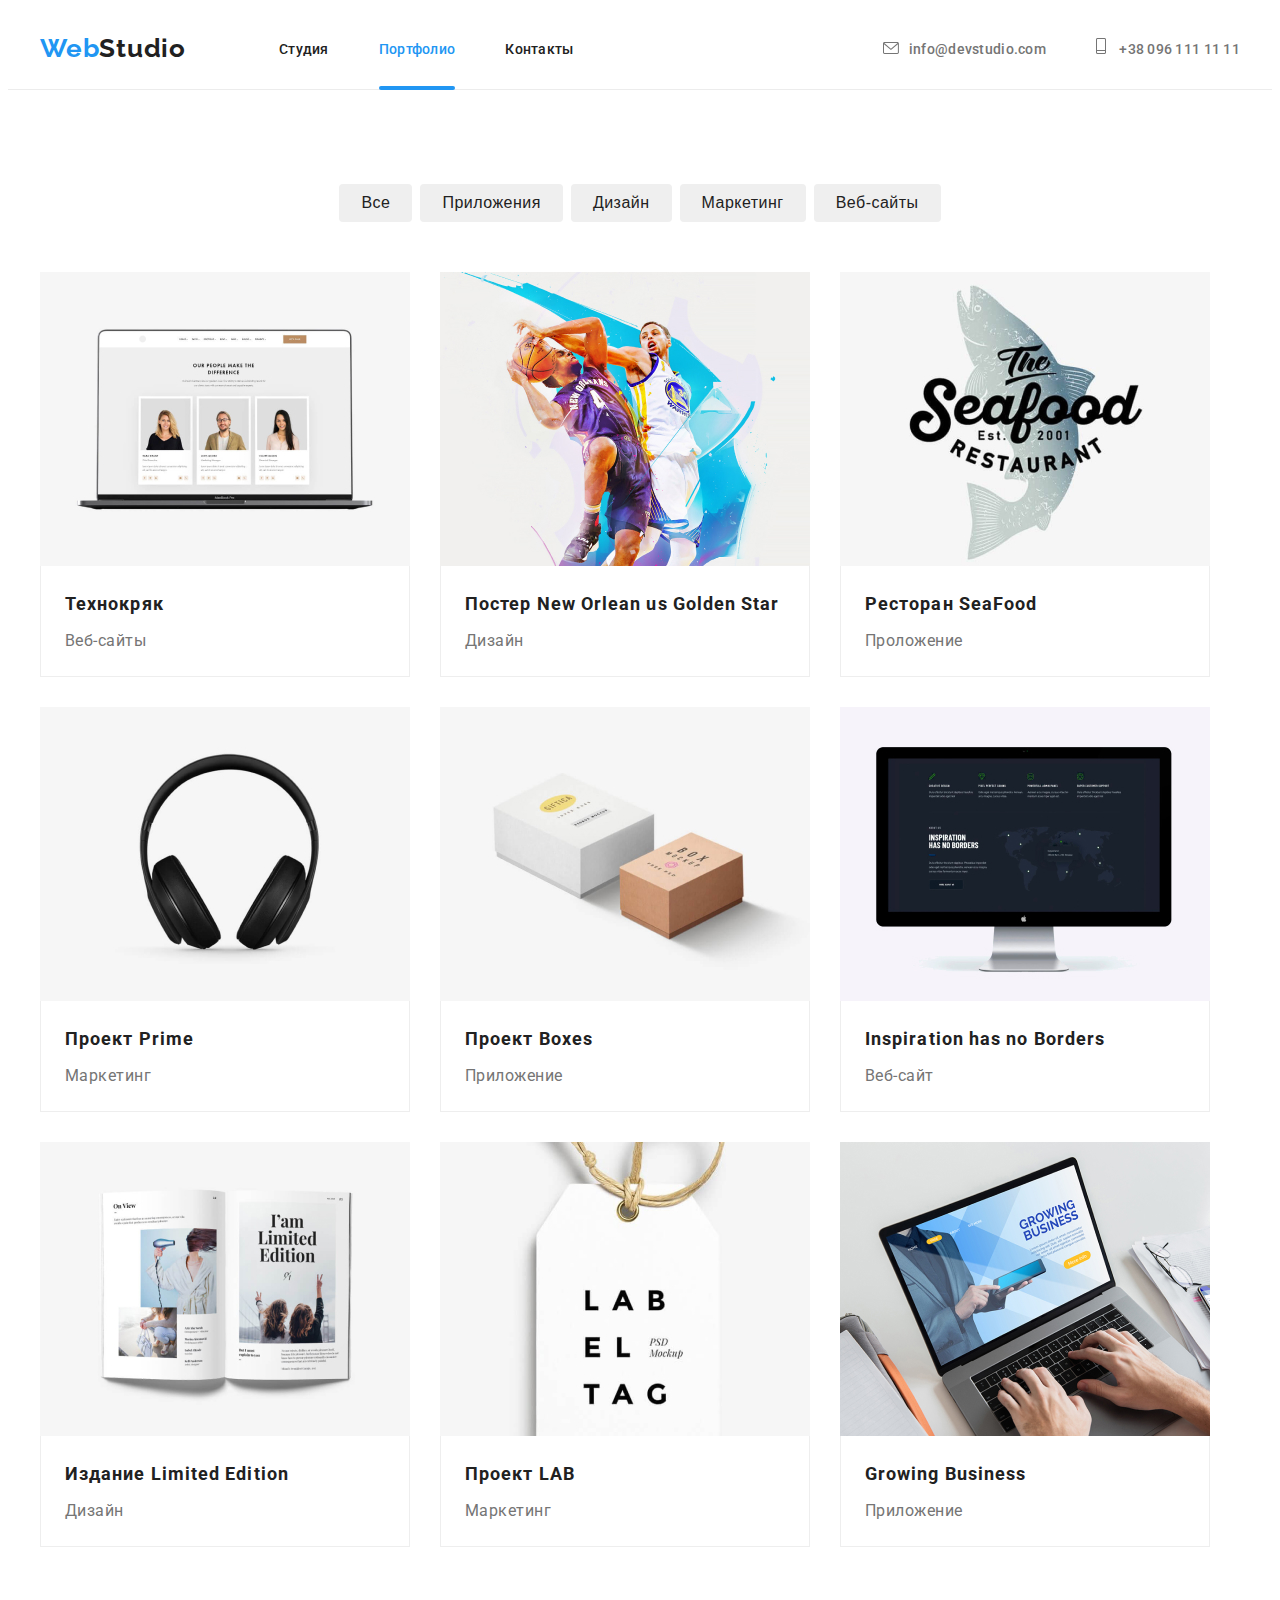
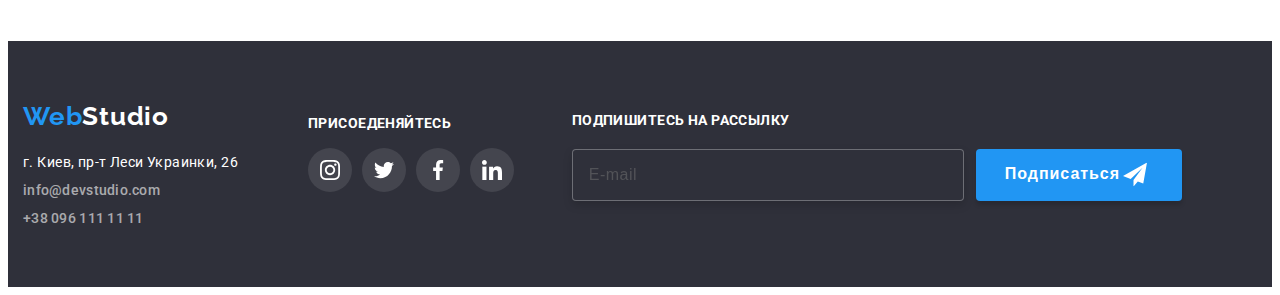
==== portfolio.html @ e472c183 "Add files via upload" ====
<!DOCTYPE html>
<html lang="ru">
<head>
    <meta charset="UTF-8">
    <meta http-equiv="X-UA-Compatible" content="IE=edge">
    <meta name="viewport" content="width=device-width, initial-scale=1.0">
    <title>WebStudio</title>
    <link rel="preconnect" href="https://fonts.gstatic.com">
    <link href="https://fonts.googleapis.com/css2?family=Raleway:wght@700&family=Roboto:wght@400;500;700;900&display=swap"
        rel="stylesheet">
    <link rel="stylesheet" href="https://cdnjs.cloudflare.com/ajax/libs/modern-normalize/1.0.0/modern-normalize.min.css" integrity="sha512-ISS7cAi1PEhQ8jnbJpJZMd29NlhNj4AWYyLOSp2CE/CsHxTCu+r+t0D2yoJudVrd0/8fTVPUVDzY5Tvli75u/g==" crossorigin="anonymous"/>
    <link rel="stylesheet" href="./css/styles.css">
</head>

<body>
    <header class="header-prtf">
        <div class="container">
            <a class="reset-link logo-up" lang="en" href="index.html">Web<span class="logo-header">Studio</span></a>
            <nav class="navigation">
                <ul class="reset-list navigation-list">
                    <li class="navigation-list-item"><a class="reset-link navigation-link" href="./index.html">Студия</a></li>
                    <li class="navigation-list-item"><a class="reset-link navigation-link curent-page" href="./portfolio.html">Портфолио</a>
                    </li>
                    <li class="navigation-list-item"><a class="reset-link navigation-link" href="Контакты">Контакты</a></li>
                </ul>
            </nav>
            <ul class="reset-list upper-contact-items">
                <li><a class="reset-link upper-contact-links mail-us" href="mailto:info@devstudio.com">
                    <svg class="header-contact-icons-envelope">
                        <use href="./images/sprite.svg#icon-envelope"></use>
                    </svg>info@devstudio.com</a></li>
                <li><a class="reset-link upper-contact-links tell-us" href="tel:380961111111">
                    <svg class="header-contact-icons-phone">
                        <use href="./images/sprite.svg#icon-phon_gray"></use>
                    </svg> +38 096 111 11 11</a></li>
            </ul>
        </div>
    </header>

    <main>
        <!-- Фильтр продуктов -->
        <section class="product">
            <div class="container">
                <h1 class="filter-button visually-hidden">Filters list</h1>
                    <ul class="reset-list filter-list">
                        <li class="filter-list-item"> <button class="prtf-button" type="button">Все</button></li>
                        <li class="filter-list-item"> <button class="prtf-button" type="button">Приложения</button></li>
                        <li class="filter-list-item"> <button class="prtf-button" type="button">Дизайн</button></li>  
                        <li class="filter-list-item"> <button class="prtf-button" type="button">Маркетинг</button></li>
                        <li class="filter-list-item"> <button class="prtf-button" type="button">Веб-сайты</button></li>
                    </ul>
                <div class="products">
                    <h2 class="visually-hidden">Our products</h2>
                    <ul class="reset-list products-list">
                        <li class="product-list-item">
                            <a class="reset-link product-list-link" href="">
                                <div class="overlay-base">
                                    <img class="product-image" src="./images/images_portfolio/notebook.jpg" alt="открытый ноутбук" width="370" height="294">
                                    <p class="overlay">Технокряк это современная площадка распространения коронавируса. Компании используют эту платформу для цифрового шпионажа и атак на защищённые сервера конкурентов.</p>
                                </div>
                                <div class="product-image-represantation">
                                    <h2 class="product-name">Технокряк</h2>
                                    <p class="product-type">Веб-сайты</p>
                                </div>
                            </a>
                        </li>
                        <li class="product-list-item">
                            <a class="reset-link product-list-link" href="">
                                <div class="overlay-base">
                                    <img class="product-iamge" src="./images/images_portfolio/backetbool.jpg" alt="два мужчины играют в баскетбол" width="370" height="294">
                                    <p class="overlay">Технокряк это современная площадка распространения коронавируса. Компании используют эту платформу для цифрового шпионажа и атак на защищённые сервера конкурентов.</p>
                                </div>
                                <div class="product-image-represantation">
                                    <h2 class="product-name">Постер <span lang="en">New Orlean us Golden Star</span></h2>
                                    <p class="product-type">Дизайн</p>
                                </div>
                            </a>
                        </li>
                        <li class="product-list-item">
                            <a class="reset-link product-list-link" href="">
                                <div class="overlay-base">
                                    <img class="product-iamge" src="./images/images_portfolio/seafood_logo.jpg" alt="название ресторана SeaFood на фоне серой рыбы" width="370" height="294">
                                    <p class="overlay">Технокряк это современная площадка распространения коронавируса. Компании используют эту платформу для цифрового шпионажа и атак на защищённые сервера конкурентов.</p>
                                </div>
                                <div class="product-image-represantation">
                                    <h2 class="product-name">Ресторан <span lang="en">SeaFood</span></h2>
                                    <p class="product-type">Проложение</p>
                                </div>
                            </a>
                        </li>
                        <li class="product-list-item">
                            <a class="reset-link product-list-link" href="">
                                <div class="overlay-base">
                                    <img class="product-iamge" src="./images/images_portfolio/headphones.jpg" alt="черные наушники" width="370" height="294">
                                    <p class="overlay">Технокряк это современная площадка распространения коронавируса. Компании используют эту платформу для цифрового шпионажа и атак на защищённые сервера конкурентов.</p>
                                </div>
                                <div class="product-image-represantation">
                                    <h2 class="product-name">Проект <span lang="en">Prime</span></h2>
                                    <p class="product-type">Маркетинг</p>
                                </div>
                            </a>   
                        </li>
                        <li class="product-list-item">
                            <a class="reset-link product-list-link" href="">
                                <div class="overlay-base">
                                    <img class="product-iamge" src="./images/images_portfolio/boxes.jpg" alt="белая и коричневая коробки" width="370" height="294">
                                    <p class="overlay">Технокряк это современная площадка распространения коронавируса. Компании используют эту платформу для цифрового шпионажа и атак на защищённые сервера конкурентов.</p>
                                </div>
                                <div class="product-image-represantation">
                                    <h2 class="product-name">Проект <span lang="en">Boxes</span></h2>
                                    <p class="product-type">Приложение</p>
                                </div>
                            </a>
                        </li>
                        <li class="product-list-item">
                            <a class="reset-link product-list-link" href="">
                                <div class="overlay-base">
                                    <img class="product-iamge" src="./images/images_portfolio/black_screen.jpg" alt="черный екран ноутбука" width="370" height="294">
                                    <p class="overlay">Технокряк это современная площадка распространения коронавируса. Компании используют эту платформу для цифрового шпионажа и атак на защищённые сервера конкурентов.</p>
                                </div>
                                <div class="product-image-represantation">
                                    <h2 class="product-name" lang="en">Inspiration has no Borders</h2>
                                    <p class="product-type">Веб-сайт</p>
                                </div>
                            </a>
                        </li>
                        <li class="product-list-item">
                            <a class="reset-link product-list-link" href="">
                                <div class="overlay-base">
                                    <img class="product-iamge" src="./images/images_portfolio/booklet.jpg" alt="открытый буклет" width="370" height="294">
                                    <p class="overlay">Технокряк это современная площадка распространения коронавируса. Компании используют эту платформу для цифрового шпионажа и атак на защищённые сервера конкурентов.</p>
                                </div>
                                <div class="product-image-represantation">
                                    <h2 class="product-name">Издание <span lang="en">Limited Edition</span></h2>
                                    <p class="product-type">Дизайн</p>
                                </div>
                            </a>
                        </li>
                        <li class="product-list-item">
                            <a class="reset-link product-list-link" href="">
                                <div class="overlay-base">
                                    <img class="product-iamge" src="./images/images_portfolio/letters.jpg" alt="латинские заглавные буквы на белой бумаге" width="370" height="294">
                                    <p class="overlay">Технокряк это современная площадка распространения коронавируса. Компании используют эту платформу для цифрового шпионажа и атак на защищённые сервера конкурентов.</p>
                                </div>
                                <div class="product-image-represantation">
                                    <h2 class="product-name">Проект <span lang="en">LAB</span></h2>
                                    <p class="product-type">Маркетинг</p>
                                </div>
                            </a>
                        </li>
                        <li class="product-list-item">
                            <a class="reset-link product-list-link" href="">
                                <div class="overlay-base">
                                    <img class="product-iamge" src="./images/images_portfolio/Desktop.jpg" alt="открыт рабочий стол ноутбука" width="370" height="294">
                                    <p class="overlay">Технокряк это современная площадка распространения коронавируса. Компании используют эту платформу для цифрового шпионажа и атак на защищённые сервера конкурентов.</p>
                                </div>
                                <div class="product-image-represantation">
                                    <h2 class="product-name" lang="en">Growing Business</h2>
                                    <p class="product-type">Приложение</p>
                                </div>
                            </a>        
                        </li>
                    </ul>
                </div>
            </div>
        </section>
    </main>

    <footer class="footter">
        <div class="container">
            <div class="ft-logo-contacts">
                <a class="reset-link logo-low" lang="en" href="index.html">Web<span class="logo-footer">Studio</span></a>
                <address class="reset-adress">
                    <ul class="reset-list lower-contact-items">
                        <li class="bottom-addres-item"><a class="reset-link map-link"
                                href="https://goo.gl/maps/1Cf52pTZjELxp6kr8" target="_blank" rel="noopener noreferrer ">г.
                                Киев, пр-т Леси Украинки, 26</a></li>
                        <li class="bottom-addres-item"><a class="reset-link lower-contact-links"
                                href="mailto:info@devstudio.com">info@devstudio.com</a></li>
                        <li class="bottom-addres-item"><a class="reset-link lower-contact-links" href="tel:380961111111">+38
                                096 111 11 11</a></li>
                    </ul>
                </address>
            </div>
            <div class="social-container-ft">
                <h2 class="ft-title-social-links">Присоеденяйтесь</h2>
                <ul class="social-list-ft">
                    <li class="reset-list social-list-item-ft">
                        <a href="" class="reset-link social-link-ft">
                            <svg class="social-icons-ft">
                                <use href="./images/sprite.svg#icon-insta">
                                </use>
                            </svg>
                        </a>
                    </li>
                    <li class="reset-list social-list-item-ft">
                        <a href="" class="reset-link social-link-ft">
                            <svg class="social-icons-ft">
                                <use href="./images/sprite.svg#icon-twit">
                                </use>
                            </svg>
                        </a>
                    </li>
                    <li class="reset-list social-list-item-ft">
                        <a href="" class="reset-link social-link-ft">
                            <svg class="social-icons-ft">
                                <use href="./images/sprite.svg#icon-facebook">
                                </use>
                            </svg>
                        </a>
                    </li>
                    <li class="reset-list social-list-item-ft">
                        <a href="" class="reset-link social-link-ft">
                            <svg class="social-icons-ft">
                                <use href="./images/sprite.svg#icon-linkedin">
                                </use>
                            </svg>
                        </a>
                    </li>
                </ul>
            </div>
        </div>
        <div class="ft-form-container">
            <form action="#" class="ft-form">
                <b class="ft-form-title">Подпишитесь на рассылку</b>
                <div class="ft-form-wrapper">
                    <input type="email" name="user-email" class="ft-form-input" placeholder="E-mail" required>
                    <button type="submit" class="ft-form-btn"> <span class="ft-form-discription-btn"> Подписаться </span>
                        <svg class="ft-btn-icon" width="24px" height="24px">
                            <use href="./images/sprite.svg#icon-icon-send"></use>
                        </svg>
                    </button>
                </div>
            </form>
        </div>
    </footer>
    
</body>
</html>
---- css/styles.css ----
:root {
    --main-font: 'Roboto', sans-serif;
    --secondary-font: 'Raleway', sans-serif;
    --maim-color: #757575;
    --secondary-color: #212121;
    --accent-color: #2196F3;
    --section-ptp: 94px;
    --section-pbtm: 94px;
    --background-color: #2F303A;
}
body {
    font-family:var(--main-font) ;
    color: var(--maim-color);
}

h1,
h2,
h3,
h4,
h5,
h6,
p {
    margin: 0;
}

ul,
ol {
    margin: 0;
    padding: 0;
}

img {
    display: block;
}


.reset-link {
    text-decoration: none;
}
.reset-list {
    list-style: none;
}
.reset-adress {
    font-style: normal;
}

.visually-hidden {
    position: absolute !important;
    clip: rect(1px 1px 1px 1px); /* IE6, IE7 */
    clip: rect(1px, 1px, 1px, 1px);
    padding: 0 !important;
    border: 0 !important;
    height: 1px !important;
    width: 1px !important;
    overflow: hidden;
}

.logo-up {
    font-family:var(--secondary-font);
    font-weight: 700;
    font-size: 26px;
    line-height: 1.19;
    letter-spacing: 0.03em;
    color: var(--accent-color);
    margin-right: 93px ;
}

.logo-header {
    font-family:var(--secondary-font);
    font-weight: 700;
    font-size: 26px;
    line-height: 1.19;
    letter-spacing: 0.03em;
    color: var(--secondary-color);
}

.header-contact-icons-phone {
    width: 10px ;
    height: 16px ;
    align-items: center;
    margin-right: 10px;
    fill: var(--maim-color);
    transition: fill 250ms cubic-bezier(0.4, 0, 0.2, 1); 
}


.header-contact-icons-envelope {
    width: 16px ;
    height: 12px ;
    align-items: center;
    margin-right: 10px;
    fill: var(--maim-color);
    transition: fill 250ms cubic-bezier(0.4, 0, 0.2, 1); 
}

.mail-us:hover .header-contact-icons-envelope,
.mail-us:focus .header-contact-icons-envelope,
.tell-us:hover .header-contact-icons-phone,
.tell-us:focus .header-contact-icons-phone {
    fill: var(--accent-color);
}

.navigation {
    display: flex;
    align-items: center;
}

.navigation-link {
    font-weight: 500;
    font-size: 14px;
    line-height: 1.14;
    letter-spacing: 0.02em;
    color: var(--secondary-color);
    transition: color 250ms cubic-bezier(0.4, 0, 0.2, 1);
}


.navigation-list-item:not(:last-child) {
    margin-right: 50px;
}

.upper-contact-items {
    margin-left: auto;
}

.mail-us {
    margin-right: 50px;
    transition: color 250ms cubic-bezier(0.4, 0, 0.2, 1); 
}

.tell-us {
    transition: color 250ms cubic-bezier(0.4, 0, 0.2, 1); 
}

.navigation-list-item {
    position: relative;
}

.navigation-list {
    display: flex;
    align-items: center;
}
.curent-page::after {
    display: block;
    content: "";
    position: absolute;
    width: 100%;
    height: 4px;
    left: 0;
    top: 250%;
    /*bottom: -31px;*/
    border-radius: 2px;
    background-color: var(--accent-color);
}

.navigation-link:hover,
.navigation-link:focus,
.curent-page {
    color: var(--accent-color);
}

.upper-contact-links {
    font-weight: 500;
    font-size: 14px;
    line-height: 1.14;
    letter-spacing: 0.02em;
    color: var(--maim-color); 
}

.header-main {
    display: flex;
    padding-top: 25px;
    padding-bottom: 25px;   
    align-items: center;
}

.header-prtf {
    display: flex;
    padding-top: 25px;
    padding-bottom: 25px;
    align-items: center;
    border-bottom: 1px solid #ECECEC;
}


.upper-contact-items {
    display: flex;
    align-items: center;
}  

  
.container {
    display: flex;
    width: 1200px;
    margin: 0 auto;
    padding-left: 15px;
    padding-right: 15px;
    
}

/*---------- HERO -----------*/
.hero .container {
    display: block;
}

.hero {
    background-color:var(--background-color);
    padding-top: 200px;
    padding-bottom:200px;
    background-color: #2f303a66;;
    background-image: linear-gradient(
        rgba(47, 48, 58, 0.4),
        rgba(47, 48, 58, 0.4)
        ),
    url("../images/Hero_img/BG_resize.jpg");
    background-repeat: no-repeat;
    background-size: cover;
}


.hero-title {
    margin-bottom: 30px;
    margin-right: 350px;
    margin-left: 240px;
    width: 700px;
    text-align: center;
   
   }

/*---------- HERO -----------*/
.modal-button:focus {
   outline: var(--accent-color);
}   

.modal-button {
    min-width: 200px;
    padding: 10px 32px;
    text-align: center;
    margin: 0 auto;
    display: block;
    border-radius: 4px;
    border: none;
    background-color: var(--accent-color);
    box-shadow: 0px 4px 4px rgba(0, 0, 0, 0.15);

    font-weight: 700;
    font-size: 16px;
    line-height: 1.87;
    text-transform:none;
    letter-spacing: 0.06em;
    color: #FFFFFF;
    cursor: pointer;
}

.lower-contact-links {
    font-weight: 500;
    font-size: 14px;
    line-height: 1.14;
    letter-spacing: 0.02em;
    color: #ffffff99;
}

.mail-us:hover,
.mail-us:focus {
    color: var(--accent-color);
    border-color: var(--accent-color);
}

.tell-us:hover,
.tell-us:focus {
    color: var(--accent-color);
    border-color: var(--accent-color);
}

.map-link {
    font-size: 14px;
    line-height: 1.71px;
    letter-spacing: 0.03em;
    color: #FFFFFF;
}

.hero-title {
    font-weight: 900;
    font-size: 44px;
    line-height: 1.36;
    /* text-align: center; */
    letter-spacing: 0.06em;
    text-transform: uppercase;
    color: #FFFFFF;
}

.worth {
    padding-top: 94px;
    padding-bottom: 47px;
}

.worth-list {
    display: flex;
    flex-wrap: wrap;
    margin-left: -30px;
    margin-top: -30px;
}

.worth-element {
    margin-left: 30px;
    margin-top: 30px;
    flex-basis: calc(100% / 4 - 30px);
}

.worth-description-representation {
    padding-top: 30px;
    padding-bottom: 30px;
    text-align: start;
}

.worth-items {
    margin-bottom: 10px ;
    font-weight: 700;
    font-size: 14px;
    line-height: 1.14;
    letter-spacing: 0.03em;
    text-transform: uppercase;
    color:var(--secondary-color);
    text-align: start;
}

.worth-description {
    font-size: 14px;
    line-height: 1.71;
    letter-spacing: 0.03em;
    text-align: start;
}



.icons-container {
    display: flex;
    width: 270px ;
    height: 120px;
    border-radius: 4px;
    background-color: #F5F4FA;
    justify-content: center;
    align-items: center;
}

.worth-icons {
    width: 70px ;
    height: 70px; 
}

.wdwd {
    padding-top: 47px;
    padding-bottom: 94px;
}

.wdwd .container {
    display: block;
}   

.wdwd-title {
    margin-bottom: 50px;
    text-align: center;
    font-weight:700;
    font-size: 36px;
    line-height: 1.16;
    letter-spacing: 0.03em;
    color: var(--secondary-color);
}

.wdwd-item-container {
    position: relative;
}

.wdwd-list {
    display: flex;
    flex-wrap: wrap;
    margin-left: -30px;
    margin-top: -30px;
}

.wdwd-item {
    margin-left: 30px;
    margin-top: 30px;
    flex-basis: calc(100% / 3 - 30px);
}

.wdwd-text {
    position: absolute;
    bottom: 0;
    left: 50%;
    transform: translate(-50%, 0%);
    margin-left: 15px;
    width: 370px;
    height: 70px;
    font-weight: 700;
    font-size: 14px;
    line-height: 1.14;
    letter-spacing: 0.03em;
    text-transform: uppercase;
    display: flex;
    align-items: center;
    justify-content: center;
    color: #FFFFFF;
    background: rgba(47, 48, 58, 0.8);
}

.team .container {
    display: block;
}

.team {
    background-color: #F5F4FA ;
    padding-top: 94px;
    padding-bottom: var(--section-pbtm);
}

.team-title {
    font-weight: 700;
    font-size: 36px;
    line-height: 1.16;
    text-align: center;
    letter-spacing: 0.03em;
    color: var(--secondary-color);
    margin-bottom: 50px;
}

.team-list {
    display: flex;
    flex-wrap: wrap;
    margin-left: -30px;
    margin-top: -30px;
}

.team-list-item {
    margin-left: 30px;
    margin-top: 30px;
    flex-basis: calc(100% / 4 - 30px);
} 

.team-list-item-representation {
    padding-top: 30px;
    padding-bottom: 30px;
    padding-left: 32px;
    padding-right: 32px;
    background-color: #FFFFFF;
    box-shadow: 0px 1px 3px rgba(0, 0, 0, 0.12), 0px 1px 1px rgba(0, 0, 0, 0.14), 0px 2px 1px rgba(0, 0, 0, 0.2);
    border-radius: 0px 0px 4px 4px;
}

.unit-name {
    margin-bottom: 10px ;
    font-weight: 500;
    font-size: 16px;
    line-height: 1.18;
    text-align: center;
    letter-spacing: 0.03em;
    color: var(--secondary-color);
}

.unit-ps {
    font-size: 16px;
    line-height: 1.18;
    text-align: center;
    letter-spacing: 0.03em;
}

.social-list {
    display: flex;
    justify-content: space-between;
    margin-top: 16px;
}


.social-link {
    display: flex;
    justify-content: center;
    align-items: center;
    border-radius: 50%;
    width: 44px;
    height: 44px;
    transition: background-color 250ms cubic-bezier(0.4, 0, 0.2, 1);
}


.social-link:hover .team-social-icons,
.social-link:focus .team-social-icons  {
   background-color: var(--accent-color);
   fill: rgb(255, 255, 255);
}

.social-link:hover,
.social-link:focus  {
   background-color: var(--accent-color);
}


.team-social-icons {
    width: 20px;
    height: 20px;
    fill: #afb1b8;
    align-items: center;
    transition: fill 250ms cubic-bezier(0.4, 0, 0.2, 1); 
}

.product-name {
    margin-bottom: 4px;
    font-weight: 700;
    font-size: 18px;
    line-height: 2;
    letter-spacing: 0.06em;
    color:var(--secondary-color);
}

.product-type {
    font-size: 16px;
    line-height: 1.87;
    letter-spacing: 0.03em;
}


.clients {
    padding-top: var(--section-ptp);
    padding-bottom: var(--section-pbtm);
}

.clients .container {
  display: block;
}
.container-icon {
    display: flex;
    width: 170px;
    height: 90px;
}

.clients-title {
    text-align: center;
    font-weight: 700;
    font-size: 36px;
    line-height: 1.16;
    letter-spacing: 0.03em;
    color: var(--secondary-color);
    margin-bottom: 50px;
}

.clients-list {
    display: flex;
    flex-wrap: wrap ;
    margin-left: -30px;
    margin-top: -30px;
}

.clients-item {
    display: flex;
    margin-left: 30px;
    margin-top: 30px;
    flex-basis: calc(100% / 6 - 30px);
    border-radius: 4px;
    border: 1px solid #afb1b8;
    width: 170px;
    height: 90px;
    align-items: center;
    transition: border-color 250ms cubic-bezier(0.4, 0, 0.2, 1);
}

.clients-link {
    display: flex;
    justify-content: center;
    align-items: center;
    width: 170px;
    height: 90px;
}
    
.clients-icon {
   display: flex;
   fill: #afb1b8;
   justify-content: center;
   align-items: center;
   transition: fill 250ms cubic-bezier(0.4, 0, 0.2, 1);
}

.clients-link:hover .clients-icon,
.clients-link:focus .clients-icon {
   fill: var(--accent-color);
}

.clients-item:hover,
.clients-item:focus {
    border-color: var(--accent-color);
}
    

.footter .container {
    display: flex; 
}

.ft-logo-contacts {
    margin-right: 70px;
}
.social-list-item-ft:not(:last-child) {
    margin-right: 10px;
}

.ft-title-social-links {
    font-size: 14px;
    font-weight: bold;
    line-height: 1.14;
    letter-spacing: 0.03em;
    text-transform: uppercase;
    color: #FFFFFF;
}

.footter {
    background-color: var(--background-color);
    display: flex;
    padding-top: 60px;
    padding-bottom: 60px;
}

.logo-low {
    font-family:var(--secondary-font);
    font-weight: 700;
    font-size: 26px;
    line-height: 1.19;
    letter-spacing: 0.03em;
    color: var(--accent-color);
    display: block;
    align-content: start;
    margin-bottom: 20px;
}

.logo-footer {
    font-family:var(--secondary-font);
    font-weight: 700;
    font-size: 26px;
    line-height: 1.19;
    letter-spacing: 0.03em;
    color: #FFFFFF;
}

/*.logotype {
    margin-bottom: 20px;
}*/

.bottom-addres-item:not(:last-child) {
    margin-bottom: 9px;
}

.social-container-ft {
    display: inline-block;
    margin-top: 15px;
}

.social-list-ft {
    display: flex;
    justify-content: space-between;
    margin-top: 16px;

}
 .social-link-ft {
    display: flex;
    justify-content: center;
    align-items: center;
    border-radius: 50%;
    width: 44px;
    height: 44px;
    background-color: #ffffff1a;
    transition: background-color 250ms cubic-bezier(0.4, 0, 0.2, 1);
}

.social-link-ft:hover .team-social-icons,
.social-link-ft:focus .team-social-icons  {
   background-color: var(--accent-color);
   fill: rgb(255, 255, 255);
}

.social-link-ft:hover,
.social-link-ft:focus  {
   background-color: var(--accent-color);
}


.social-icons-ft {
    width: 20px;
    height: 20px;
    fill: #FFFFFF;
    align-items: center;
}

.ft-form-title {
    display: block;
    font-size: 14px;
    line-height: 1.14;
    letter-spacing: 0.03em;
    text-transform: uppercase;
    color: #FFFFFF;
    margin-bottom: 20px;
}

.ft-form-container {
    display: flex;
    margin-top: 12px;
    margin-right: 90px;
}

.ft-form-wrapper {
    display: flex;
}

.ft-form-input {

    width: 358px;
    margin-right: 12px;
    padding: 15px 16px;
    background-color: #2F303A;
    border: 1px solid rgba(255, 255, 255, 0.3);
    filter: drop-shadow(0px 4px 4px rgba(0, 0, 0, 0.15));
    border-radius: 4px;
    font-size: 16px;
    line-height: 1.25;
    color: rgb(255, 255, 255);
    font-weight: 400;
    align-items: center;
    letter-spacing: 0.03em;
    cursor: pointer;
}

.ft-form-input::placeholder {
    color: rgba(117, 117, 117, 0.5);
    font-size: 16px;
    line-height: 1.25;
    letter-spacing: 0.03em;
}

.ft-form-btn {
    position: relative;
    min-width: 200px;
    padding-top: 10px;
    padding-bottom: 10px;
    padding-left: 29px;
    padding-right: 62px;
    text-align: center;
    margin: 0 auto;
    display: flex;
    border-radius: 4px;
    border: none;
    background-color: var(--accent-color);
    box-shadow: 0px 4px 4px rgba(0, 0, 0, 0.15);

    font-weight: 700;
    font-size: 16px;
    line-height: 1.87;
    text-transform:none;
    letter-spacing: 0.06em;
    color: #FFFFFF;
    cursor: pointer;
}

.ft-form-discription-btn {
    display: block;
}

.ft-btn-icon {
    position: absolute;
    left: 147px ;
    transform: translateY(15%);
    display: block;
    width: 24px ;
    height: 24px ;
    fill: white;
    transition: fill 250ms cubic-bezier(0.4, 0, 0.2, 1);
}



.product .container {
   display: flex;
   display: block;
}

.filter-list {
    justify-content: center;
    margin-bottom: 50px;
    display: flex;
}

.filter-list-item:not(:last-child) {
   margin-right: 8px;
}

.prtf-button:focus {
 outline: var(--accent-color);
}

.prtf-button {
    font-weight: 500;
    font-size: 16px;
    line-height: 1.62;
    text-align: center;
    letter-spacing: 0.03em;
    color: var(--secondary-color);
    border-color: #F5F4FA;
    border-radius: 4px;
    padding: 6px 22px;
    min-width: 73px;
    border: none;
    transition: 
    color 250ms cubic-bezier(0.4, 0, 0.2, 1),
    background-color 250ms cubic-bezier(0.4, 0, 0.2, 1),
    box-shadow 250ms cubic-bezier(0.4, 0, 0.2, 1);
}  

.prtf-button:hover,
.prtf-button:focus {
    cursor: pointer;
    color: #FFFFFF;
    background-color: var(--accent-color);
    border-color: var(--accent-color);
    box-shadow: 0px 3px 1px rgba(0, 0, 0, 0.1),
    0px 1px 2px rgba(0, 0, 0, 0.08),
    0px 2px 2px rgba(0, 0, 0, 0.12);
}   


.product{
    padding-top: 94px;
    padding-bottom: 94px;
}
.products {
    display: flex;
}

.products-list {
    display: flex;
    flex-wrap: wrap;
    margin-left: -30px;
    margin-top: -30px; 
}

.product-list-item {
    margin-left: 30px;
    margin-top: 30px;
    flex-basis: calc(100% / 9 - 30px);
    transition: box-shadow 250ms cubic-bezier(0.4, 0, 0.2, 1);
}


.product-image-represantation {
    padding: 20px 24px;
    background: #FFFFFF;
    border: 1px solid #EEEEEE; 
    border-top: none;
}

.overlay-base {
    position: relative;
    overflow: hidden;
    
}

.overlay {
    font-size: 18px;
    line-height: 1.56;
    color: #FFFFFF;
    letter-spacing: 0.03em;
    position: absolute;
    top: 0;
    left: 0;
    height: 100%;
    background-color: rgba(33, 150, 243, 0.9);
    /*overflow: scroll;*/
    transform: translateY(100%);
    padding: 63px 24px;
    transition: transform 250ms cubic-bezier(0.4, 0, 0.2, 1);
}

.overlay-base:focus .overlay,
.overlay-base:hover .overlay {
    transform: translateY(0%);
}


.product-type {
    color: var(--maim-color);
}

.product-list-item:hover,        
.product-list-item:focus {
    box-shadow: 0px 1px 1px rgba(0, 0, 0, 0.12),
    0px 4px 4px rgba(0, 0, 0, 0.06),
    1px 4px 6px rgba(0, 0, 0, 0.16);
}
/*link  shadow focus?*/

.backdrop {
    position: fixed;
    top: 0;
    left: 0;
    height: 100vh;
    width: 100vw;
    background-color: rgba(0, 0, 0, 0.2);
    opacity: 1;
    transition: opacity 250ms cubic-bezier(0.4, 0, 0.2, 1);
}
  
.backdrop.is-hidden {
    opacity: 0;
    pointer-events: none;
}
  
.backdrop.is-hidden .modal {
    transform: translate(-50%, -50%);
}
  
.modal {
    position: absolute;
    top: 50%;
    left: 50%;
    transform: translate(-50%, -50%);
    width: 528px;
    height: 581px;
    padding: 40px;
    border-radius: 4px;
  
    background-color: #ffffff;
    box-shadow: 0px 1px 3px rgba(0, 0, 0, 0.12),
    0px 1px 1px rgba(0, 0, 0, 0.14),
    0px 2px 1px rgba(0, 0, 0, 0.2);
    transition: transform 250ms cubic-bezier(0.4, 0, 0.2, 1);
}

.modal-close-btn {
    position: absolute;
    top: 8px;
    right: 8px;
    width: 30px;
    height: 30px;
    background: #FFFFFF;
    border: 1px solid rgba(0, 0, 0, 0.1);
    border-radius: 50%;
    cursor: pointer;
    transition: fill  250ms cubic-bezier(0.4, 0, 0.2, 1);
}

.modal-close-btn:hover {
    fill: var(--accent-color);
}



/*.backdrop.is-hidden {
    opacity: 0;
    visibility: hidden;
    pointer-events: none;
}*/

.modal-form {
    display: flex;
    flex-direction: column;
}

.modal-form-wrapper {
   position: relative;
   display: block;
   margin-top: 4px;
   margin-bottom: 10px;
   cursor: pointer;
}


.modal-form-input {
    width: 100%;
    height: 40px;
    border-radius: 4px;
    padding-left: 42px;
    cursor: pointer;
    border: 1px solid rgba(33, 33, 33, 0.2);
    box-shadow: 0px 1px 3px rgba(0, 0, 0, 0.12),
    0px 1px 1px rgba(0, 0, 0, 0.14),
    0px 2px 1px rgba(0, 0, 0, 0.2);
    border-radius: 4px;
    transition: border-color  250ms cubic-bezier(0.4, 0, 0.2, 1);
}

.modal-form-input:focus {
    border-color: var(--accent-color);
    outline: none;
    
}

.modal-form-input:focus + .modal-form-icon {
    fill: var(--accent-color);
}


.modal-form-icon {
    position: absolute;
    top: 50%;
    left: 12px;
    transform: translateY(-50%);
    display: block;
    width: 18px ;
    height: 18px ;
    fill: black;
    transition: fill 250ms cubic-bezier(0.4, 0, 0.2, 1);
}

.modal-title {
    display: block;
    font-size: 20px;
    line-height: 23px;
    color: #212121;
    text-align: center;
    letter-spacing: 0.03em;
    margin-bottom: 12px;
}

.modal-line-name {
    font-size: 12px;
    line-height: 1.16;
    letter-spacing: 0.01em;
}

.modal-form-message {
    width: 100%;
    height: 120px;
    resize: none;
    border: 1px solid rgba(33, 33, 33, 0.2);
    box-shadow: 0px 1px 3px rgba(0, 0, 0, 0.12),
    0px 1px 1px rgba(0, 0, 0, 0.14),
    0px 2px 1px rgba(0, 0, 0, 0.2);
    border-radius: 4px;
    transition: border-color  250ms cubic-bezier(0.4, 0, 0.2, 1);
    padding: 12px 16px;
}

.modal-form-message::placeholder {
    color: rgba(117, 117, 117, 0.5);
    font-size: 12px;
    line-height: 1.16;
    letter-spacing: 0.01em;
}



.modal-form-message:focus{
    border-color: var(--accent-color);
    outline: none;
}

.modal-form-check-description {
    display: flex;
    align-items: center;
    margin: 0 auto;
    font-size: 14px;
    line-height: 1.71;
    letter-spacing: 0.03em;
    margin-top: 10px;
    margin-bottom: 30px;

}

.modal-form-check-description::before {
    display: block;
    content: "" ;
    width: 16px;
    height: 16px;
    outline: 2px solid #212121;
    cursor: pointer;
    margin-right: 8px;
    border-radius: 2px;
}

.modal-form-term:checked + .modal-form-check-description::before {
    
    background-image: url("../images/modal_form_img/Rectangle 11@2x.svg");
    background-position: center;
    background-color: var(--accent-color);
    outline: none;
}

.modal-form-term:focus + .modal-form-check-description::before {
    box-shadow: 0 0 0 2px blue;

}

.agreement {
    display: block;
    position: relative;
    color: var(--accent-color);
}

.agreement::after {
    position: absolute;
    content: "";
    background-color: var(--accent-color);
    width: 127px;
    height: 1px;
    top: 80%;
    left: 0%;

}

.modal-form-btn {
    min-width: 200px;
    padding: 10px 32px;
    text-align: center;
    margin: 0 auto;
    display: block;
    border-radius: 4px;
    border: none;
    background-color: var(--accent-color);
    box-shadow: 0px 4px 4px rgba(0, 0, 0, 0.15);

    font-weight: 700;
    font-size: 16px;
    line-height: 1.87;
    text-transform:none;
    letter-spacing: 0.06em;
    color: #FFFFFF;
    cursor: pointer;
}
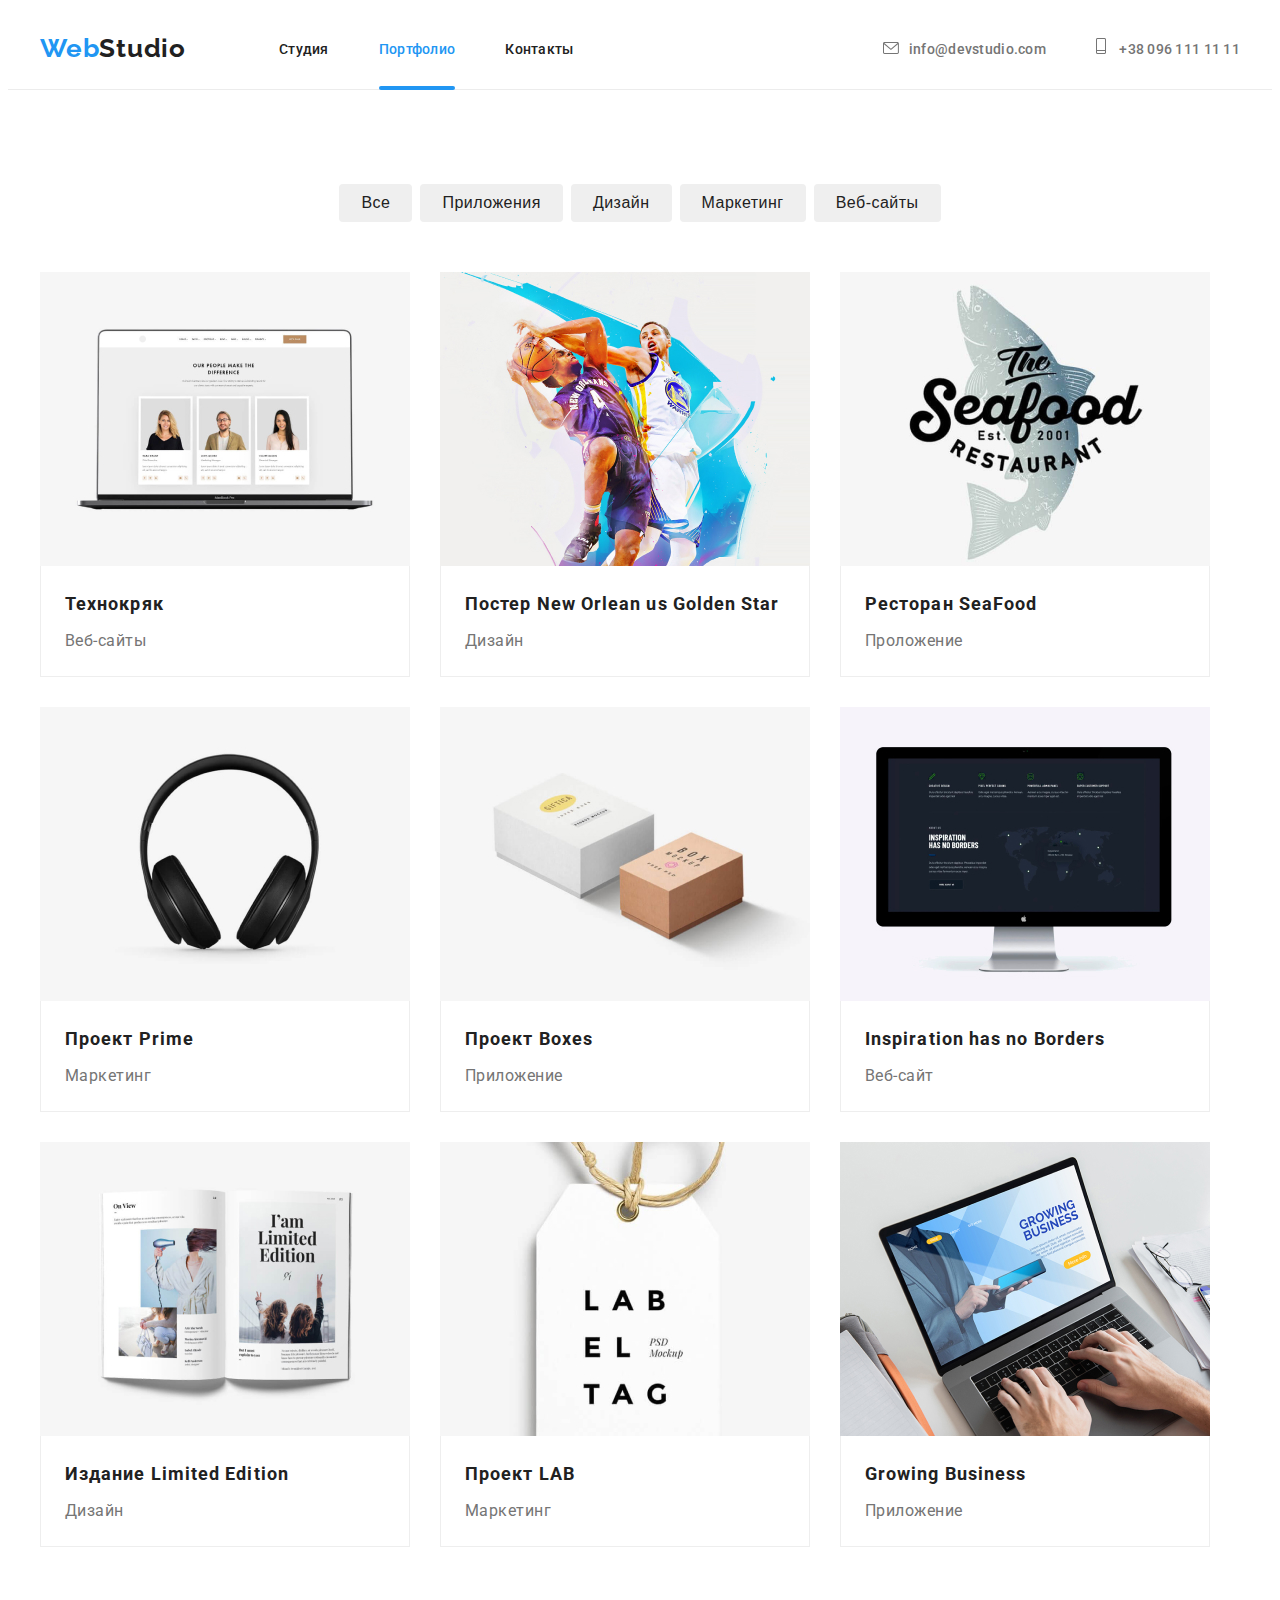
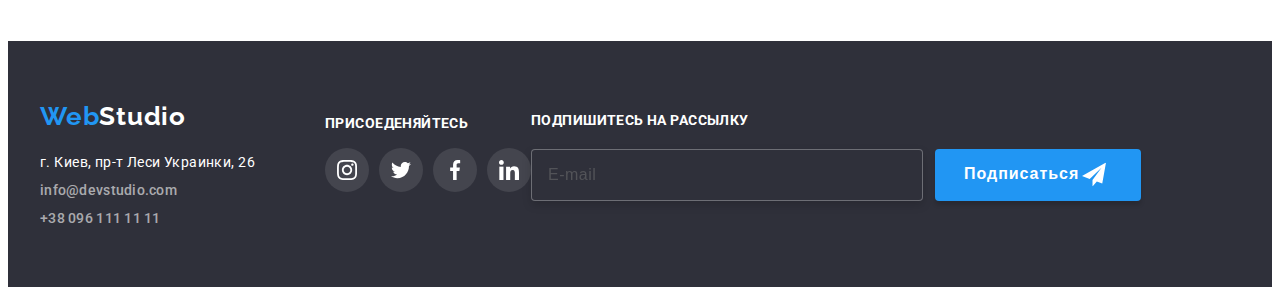
==== commit c9b00191: "Add files via upload" ====
--- a/portfolio.html
+++ b/portfolio.html
@@ -219,19 +219,19 @@
                     </li>
                 </ul>
             </div>
-        </div>
-        <div class="ft-form-container">
-            <form action="#" class="ft-form">
-                <b class="ft-form-title">Подпишитесь на рассылку</b>
-                <div class="ft-form-wrapper">
-                    <input type="email" name="user-email" class="ft-form-input" placeholder="E-mail" required>
-                    <button type="submit" class="ft-form-btn"> <span class="ft-form-discription-btn"> Подписаться </span>
-                        <svg class="ft-btn-icon" width="24px" height="24px">
-                            <use href="./images/sprite.svg#icon-icon-send"></use>
-                        </svg>
-                    </button>
-                </div>
-            </form>
+            <div class="ft-form-container">
+                <form action="#" class="ft-form">
+                    <b class="ft-form-title">Подпишитесь на рассылку</b>
+                    <div class="ft-form-wrapper">
+                        <input type="email" name="user-email" class="ft-form-input" placeholder="E-mail" required>
+                        <button type="submit" class="ft-form-btn"> <span class="ft-form-discription-btn"> Подписаться </span>
+                            <svg class="ft-btn-icon" width="24px" height="24px">
+                                <use href="./images/sprite.svg#icon-icon-send"></use>
+                            </svg>
+                        </button>
+                    </div>
+                </form>
+            </div>
         </div>
     </footer>
     
--- a/css/styles.css
+++ b/css/styles.css
@@ -1048,14 +1048,16 @@
 }
 
 .modal-form-check-description {
-    display: flex;
-    align-items: center;
-    margin: 0 auto;
+    display:flex;
+    flex-direction: stretch;
+    align-items: center;
+    margin: ;
     font-size: 14px;
     line-height: 1.71;
     letter-spacing: 0.03em;
     margin-top: 10px;
     margin-bottom: 30px;
+    width: 100%;
 
 }
 
@@ -1083,8 +1085,16 @@
 
 }
 
+.modal-wrapper-agreement {
+    margin-left: ;
+    margin-right: ;
+    font-size: 14px;
+    line-height: 1.71;
+    letter-spacing: 0.03em;
+}
+
 .agreement {
-    display: block;
+    display: inline-block;
     position: relative;
     color: var(--accent-color);
 }
